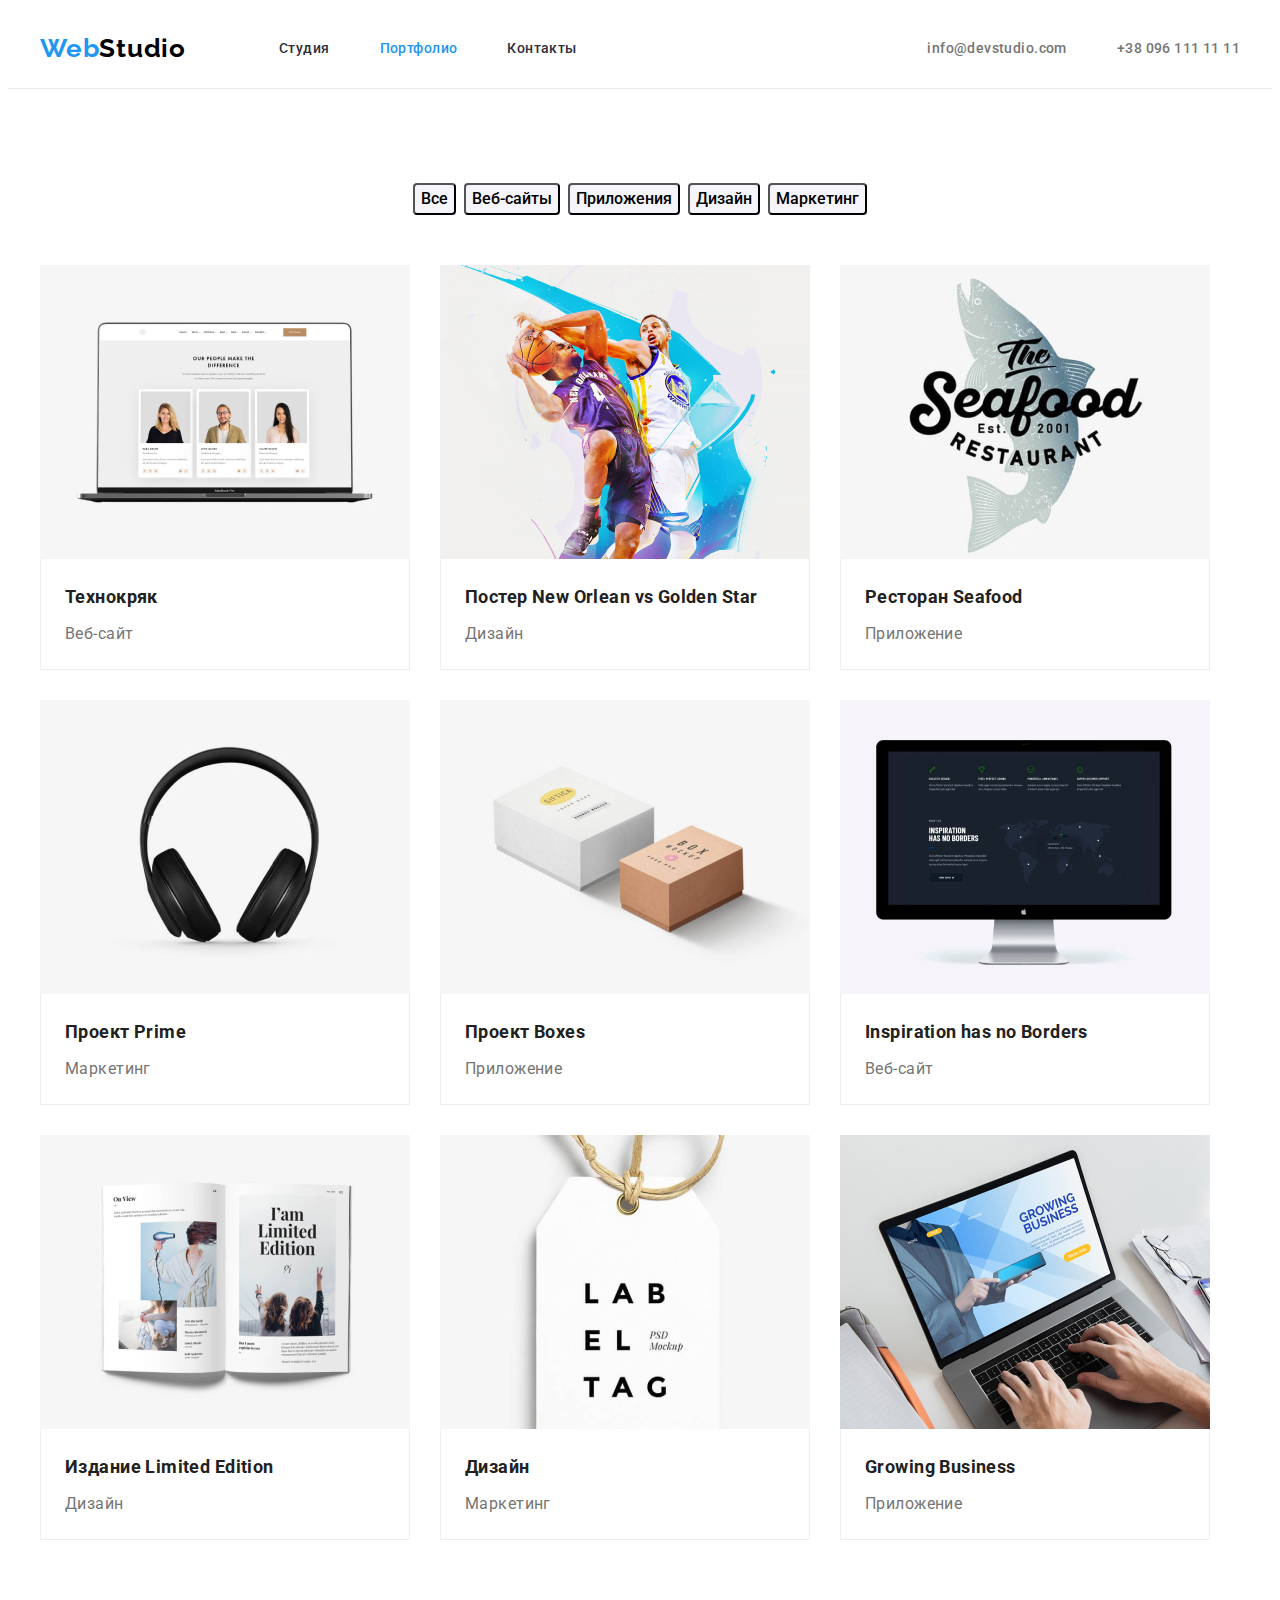
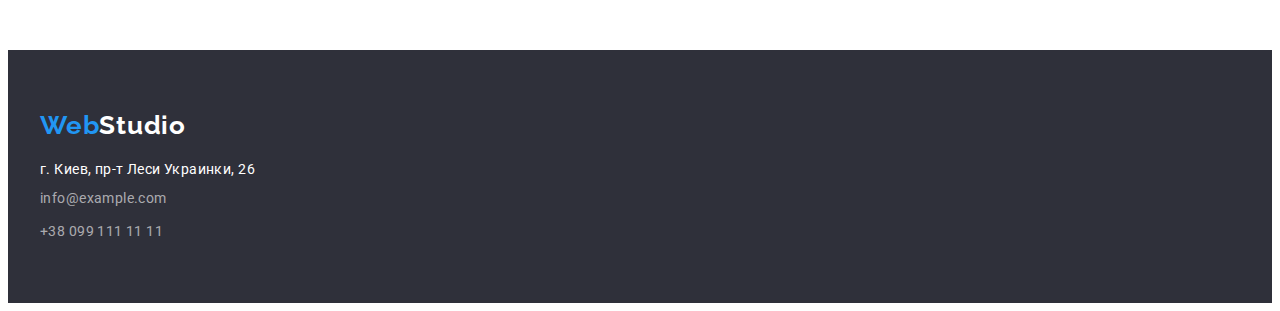
==== porfolio.html @ 54870315 "main" ====
<!DOCTYPE html>
<html lang="en">
<head>
    <meta charset="UTF-8">
    <meta http-equiv="X-UA-Compatible" content="IE=edge">
    <meta name="viewport" content="width=device-width, initial-scale=1.0">
    <title>Document</title>
    <link rel="preconnect" href="https://fonts.googleapis.com">
    <link rel="preconnect" href="https://fonts.gstatic.com" crossorigin>
    <link href="https://fonts.googleapis.com/css2?family=Roboto:ital,wght@0,400;0,500;0,700;0,900;1,400;1,500;1,700;1,900&display=swap" rel="stylesheet">
      
        <link rel="preconnect" href="https://fonts.googleapis.com">
        <link rel="preconnect" href="https://fonts.googleapis.com">
        <link rel="preconnect" href="https://fonts.gstatic.com" crossorigin>
        <link href="https://fonts.googleapis.com/css2?family=Raleway:wght@700&display=swap" rel="stylesheet">
    <link rel="stylesheet" href="https://cdnjs.cloudflare.com/ajax/libs/modern-normalize/1.1.0/modern-normalize.min.css"
        integrity="sha512-wpPYUAdjBVSE4KJnH1VR1HeZfpl1ub8YT/NKx4PuQ5NmX2tKuGu6U/JRp5y+Y8XG2tV+wKQpNHVUX03MfMFn9Q=="
        crossorigin="anonymous" referrerpolicy="no-referrer" />
    <link rel="stylesheet" href="./CSS/style.css">
    <body class="body">
    <header class="header-box-port">  
        <div class="container flex">
        <nav class="flex"><a href="" class="logo" lang="en">
            <span class="web">Web</span>Studio</a>
            <ul class="style-nav">
                <li class="list-style-lft"><a href="./index.html" class="link">Студия</a></li>
                <li class="list-style-main"><a href="./porfolio.html" class="link-main"> Портфолио</a></li>
                <li class="list-style"> <a href="" class="link"> Контакты</a></li>
            </ul>
     </nav>
     
     <ul class="auth-nav">
        <li class="prt-list"><a href="" class="linknav">info@devstudio.com</a></li>
        <li><a href="" class="linknav">+38 096 111 11 11</a></li>
         
     </ul>
    </div>
 </header>
 <main>
     <!-- =================HERO===================== -->
     <section class="section portfolio-nav">
         <div class="container">
     <ul class="btns">
         <li class="btns-list"> <button type="button" class="button-port">
            Все</button></li>
        <li class="btns-list"><button type="button" class="button-port">
            Веб-сайты</button></li>
        <li class="btns-list"><button type="button" class="button-port">
            Приложения</button></li>
        <li class="btns-list"><button type="button" class="button-port">
            Дизайн</button></li>
        <li class="btns-list"><button type="button" class="button-port">
            Маркетинг</button></li>
     </ul>

     <ul class="imgs">
         <li class="image-list"><img src="./images/notebook.jpg" width="370" height="294" alt="ноутбук">
    <div class="cards-worker"> <h3 class="image-title">Технокряк</h3> <p class="
description">Веб-сайт</p> </div>
         <li class="image-list"><img src="./images/basketball-player.jpg" width="370" height="294" alt="Постер New Orlean vs Golden Star">
    <div class="cards-worker"> <h3 class="image-title">Постер New Orlean vs Golden Star</h3> <p class="
description">Дизайн</p></div> </li>
         <li class="image-list"><img src="./images/seafood.jpg" width="370" height="294" alt="Ресторан Seafood на фоне рыбы">
    <div class="cards-worker"> <h3 class="image-title">Ресторан Seafood</h3> <p class="
description">Приложение</p> </div></li>
         <li class="image-list"><img src="./images/headphones.jpg" width="370" height="294" alt="наушники">
    <div class="cards-worker"> <h3 class="image-title">Проект Prime</h3> <p class="
description">Маркетинг</p></div> </li>
         <li class="image-list"><img src="./images/box.jpg" width="370" height="294" alt="два ящика">
    <div class="cards-worker"> <h3 class="image-title">Проект Boxes</h3>
<p class="description">Приложение</p></div> </li>
         <li class="image-list"><img src="./images/monitor.jpg" width="370" height="294" alt="монитор">
    <div class="cards-worker"> <h3 class="image-title">Inspiration has no Borders</h3> <p class="
description">Веб-сайт</p></div> </li>
         <li class="image-list"><img src="./images/book.jpg" width="370" height="294" alt="книга">
    <div class="cards-worker">  <h3 class="image-title">Издание Limited Edition</h3> <p class="
description">Дизайн</p></div> </li>
         <li class="image-list"><img src="./images/label-tag.jpg" width="370" height="294" alt="бирка">
    <div class="cards-worker"> <h3 class="image-title">Дизайн</h3> <p class="
        description">Маркетинг</p> </div></li>
         <li class="image-list"><img src="./images/notebook1.jpg" width="370" height="294" alt="работа за ноутбуком">
    <div class="cards-worker"> <h3 class="image-title">Growing Business</h3> <p class="
description">Приложение</p></div> </li>
     </ul>
    </div>
 </section></main>
<!-- /* ======================FOOTER==================================== */ -->
 <footer class="downfooter-port">
     <div class="container">
    <a href="" class="logodown-port" lang="en">
        <span class="web">Web</span>Studio</a>
<address>
    <ul class="portfoot-list">
<li><p class="address-port"> г. Киев, пр-т Леси Украинки, 26</p> </li> 
<li class="list-nav"><a href="" class="linknav-port"> info@example.com</a></li> 
<li class="list-nav"><a href="" class="linknav-port"> +38 099 111 11 11</a></li>
</ul>
</address>
</div>
 </footer>

</body>
</html>
---- CSS/style.css ----
.body {
  font-family: "Roboto", sans-serif;
  font-size: 14px;
  font-weight: 400;
  font-style: normal;
  letter-spacing: 0.03em;
  color: #757575;
}
address {
  font-style: normal;
}
img {
  display: block;
}
ul {
  list-style: none;
}
p {
  margin: 0;
}
.container {
  width: 1200px;
  padding-left: 15px;
  padding-right: 15px;
  margin-right: auto;
  margin-left: auto;
}
.section {
  padding-top: 94px;
  padding-bottom: 94px;
}
/* global */
.logo {
  font-family: Raleway;
  font-weight: bold;
  font-size: 26px;
  line-height: 31px;
  letter-spacing: 0.03em;
  color: black;
  text-decoration: none;
  display: inline-block;
}
.web {
  color: #2196f3;
}
/* logo */
/* ===================header=================== */

.style-nav {
  display: flex;
  margin-top: 0px;
  margin-bottom: 0px;
  padding-left: 0px;
  justify-content: center;
  margin-left: 93px;
  align-items: center;
}

.style-nav .link-main {
  font-size: 14px;
  line-height: 16px;
  font-weight: 500;
  color: #2196f3;
  text-decoration: none;
  list-style: none;
  display: block;
  /* margin-top: 32px;
  margin-bottom: 32px; */
}
.style-nav .link {
  display: block;
  font-size: 14px;
  line-height: 16px;
  font-weight: 500;
  color: #2f303a;
  text-decoration: none;
  padding-top: 32px;
  padding-bottom: 32px;
}
.list-style {
  margin-left: 50px;
}
.style-nav .link:hover,
.style-nav .link:focus {
  color: #2196f3;
}
.auth-nav .linknav {
  font-size: 14px;
  line-height: 16px;
  font-weight: 500;
  text-decoration: none;
  list-style: none;
  color: #757575;
}
.linknav:focus,
.linknav:hover {
  color: #2196f3;
  fill: #2196f3;
}

.linknav-list {
  margin-left: 50px;
}
.auth-nav {
  display: flex;
  align-items: center;
  padding-left: 0;
  margin: 0px;
  margin-left: auto;
}
.auth-nav .linknav-list + .linknav-list {
  margin-left: 50px;
}
.header-box {
  border-bottom: 1px solid #2196f3;
}
.flex {
  display: flex;
  align-items: center;
}
.linknav {
  display: flex;
  align-items: center;
}
.header-icon {
  margin-right: 10px;
}
.header-icon {
  fill: #757575;
}
.linknav-list:hover .header-icon,
.linknav-list:focus .header-icon {
  fill: #2196f3;
}
.linknav-list-left:hover .header-icon,
.linknav-list-left:focus .header-icon {
  fill: #2196f3;
}
/* ==================header=================== */
.bloks {
  height: 120px;
  display: flex;
  background: #f5f4fa;
  border-radius: 4px;
  margin-bottom: 30px;
  align-items: center;
  justify-content: center;
}
.main-title {
  background: #c4c4c4;
  color: #ffffff;
  text-align: center;
  margin-right: auto;
  margin-left: auto;
  padding-top: 200px;
  padding-bottom: 200px;
  background-image: linear-gradient(
      rgba(47, 48, 58, 0.4),
      rgba(47, 48, 58, 0.4)
    ),
    url(../images/background.jpg);
  background-size: cover;
  max-width: 1600px;
  height: 600px;
}

.main-title .title {
  margin-bottom: 30px;
  margin-top: 0px;
  font-size: 44px;
  line-height: 60px;
  font-weight: 900;
  letter-spacing: 0.06em;
}
.button {
  font-family: "Roboto";
  border-radius: 4px;
  background-color: #f5f4fa;
  color: black;
  font-size: 16px;
  line-height: 30px;
  font-weight: 700;
  width: 200px;
  height: 50px;
  left: 700px;
  top: 430px;
  cursor: pointer;
  display: inline-block;
}
.button:hover {
  background-color: #2196f3;
  color: #ffffff;
  cursor: pointer;
}
/* effect button */

.hero {
  margin-top: 0px;
  margin-bottom: 0px;
  display: flex;
  padding-left: 0px;
}
.hero .list + .list {
  margin-left: 30px;
}
.hero .plist {
  font-size: 14px;
  line-height: 24px;
  margin-top: 0px;
  margin-bottom: 0px;
  width: 270px;
}
.hero .headlines {
  font-size: 14px;
  line-height: 16px;
  color: #212121;
  font-weight: 700;
  margin-top: 0px;

  margin-bottom: 10px;
}
/* ===============WHAT WE DO================= */
.main-headlines {
  font-size: 36px;
  line-height: 42px;
  font-weight: 700;
  color: #212121;
  margin-bottom: 50px;
  text-align: center;
  margin-top: 0;
}
.section-whatwedo {
  padding-top: 0;
}
.images {
  margin-top: 0px;
  display: flex;
  justify-content: center;
  padding: 0px;
  margin-bottom: 0px;
}
.img-list {
  width: 370px;
}
/* ==============TEAM============= */
.box-icons {
  display: flex;
  padding: 0;
  justify-content: center;
}

.all-employee {
  padding-bottom: 94px;
  margin-bottom: 0px;
  margin-top: 0px;
  display: flex;
  justify-content: center;
  padding: 0;
}
.all-employee .employee + .employee {
  margin-left: 30px;
}

.images .img-list + .img-list {
  margin-left: 30px;
}
.our-team {
  background-color: #f5f4fa;
  padding-top: 94px;
  margin-left: 0px;
}
.main-headlines-bot {
  font-size: 36px;
  line-height: 42px;
  font-weight: 700;
  color: #212121;
  margin-bottom: 50px;
  text-align: center;
  margin-top: 0px;
}

.employee {
  width: 270px;
  background: #ffffff;
  box-shadow: 0px 1px 3px rgba(0, 0, 0, 0.12), 0px 1px 1px rgba(0, 0, 0, 0.14),
    0px 2px 1px rgba(0, 0, 0, 0.2);
}
.workers {
  font-weight: 500;
  font-size: 16px;
  line-height: 19px;
  text-align: center;
  color: #212121;
  margin-bottom: 10px;
  margin-top: 0;
}
.positions {
  font-size: 16px;
  line-height: 19px;
  font-weight: 400;
  text-align: center;
  margin: 0px;
  margin-bottom: 16px;
}
.cards-work {
  padding-top: 30px;
  padding-bottom: 30px;
}
.box-icons {
  display: flex;
  align-items: center;
  justify-content: center;
}
.social-link-team {
  display: flex;
  align-items: center;
  justify-content: center;
  width: 44px;
  height: 44px;
  border-radius: 50%;
}
.social-link-team:hover,
.social-link-team:focus {
  background-color: #2196f3;
}
.social-link-team:hover .social-icon-team {
  fill: #ffffff;
}
.social-icon-team {
  fill: #afb1b8;
}
.social-link + .social-link {
  margin-left: 10px;
}

/* ==================CLIENT====================== */
.hclient {
  max-width: 390px;
  font-style: normal;
  font-weight: 700;
  font-size: 36px;
  line-height: 42px;
  text-align: center;
  letter-spacing: 0.03em;
  color: #212121;
  margin-top: 0;
  margin-left: auto;
  margin-right: auto;
  margin-bottom: 50px;
}
.client-list + .client-list {
  margin-left: 30px;
}
.client-flex {
  display: flex;
  margin: 0%;
  padding: 0%;
  justify-content: center;
}
.client-link {
  display: flex;
  align-items: center;
  justify-content: center;
  width: 170px;
  height: 92px;
  border: 1px solid #afb1b8;
  border-radius: 4px;
}
.client-link:hover .client-icon,
.client-link:focus .client-icon {
  fill: #2196f3;
}
.client-link:hover,
.client-link:focus {
  border-color: #2196f3;
}
.client-icon {
  fill: #afb1b8;
}
/* ==================FOOTER====================== */
.downfooter {
  background-color: #2f303a;
}
.logodown {
  font-family: Raleway;
  font-weight: bold;
  font-size: 26px;
  line-height: 31px;
  letter-spacing: 0.03em;
  color: #ffffff;
  text-decoration: none;
  display: inline-block;
  margin-bottom: 20px;
}
.web {
  color: #2196f3;
}
.address {
  margin-bottom: 0px;
  margin-top: 0px;
  text-align: left;
  font-size: 14px;
  line-height: 24px;
  color: #ffffff;
  font-weight: 400;
}
.footer-list {
  padding-left: 0px;
  margin: 0px;
  font-style: normal;
}
.linknav-footer {
  font-size: 14px;
  line-height: 16px;
  font-weight: 500;
  text-decoration: none;
  list-style: none;
  color: #757575;
  display: inline-block;
}
.list-nav {
  margin-top: 9px;
}
.downfooter .linknav-footer:focus,
.downfooter .linknav-footer:hover {
  color: #2196f3;
}
.downfooter {
  padding-bottom: 60px;
  padding-top: 60px;
}
.footer-flex {
  display: flex;
}
.footer-social {
  margin-left: 70px;
}
.ul-flex {
  display: flex;
  margin: 0%;
  padding: 0%;
}

.social-icon-footer {
  fill: #ffffff;
}
.social-link-footer {
  display: flex;
  align-items: center;
  justify-content: center;
  width: 44px;
  height: 44px;
  border-radius: 50%;
  background-color: rgba(255, 255, 255, 0.1);
}
.social-link-footer:hover,
.social-link-footer:focus {
  background-color: #2196f3;
}
.social-link-team:hover .social-icon-team {
  fill: #ffffff;
}
.social-footer-list + .social-footer-list {
  margin-left: 10px;
}
.social-h {
  font-weight: 700;
  font-size: 14px;
  line-height: 16px;
  letter-spacing: 0.03em;

  color: #ffffff;
}
/* footeer */

/* =================Portfolio================ */
.port-header {
  display: flex;
  align-items: center;
}
.header-box-port {
  border-bottom: 1px solid #ececec;
}

.style-nav-port {
  margin: 0%;
  display: flex;
  padding: 0px;
  margin-left: 93px;
  align-items: center;
}

.web {
  color: #2196f3;
}
.link-current {
  font-size: 14px;
  line-height: 16px;
  font-weight: 500;
  color: #2196f3;
  text-decoration: none;
  list-style: none;
  padding-top: 32px;
  padding-bottom: 32px;
}
.list-current {
  margin-left: 50px;
  margin-right: 50px;
}
.link-port {
  padding-top: 32px;
  padding-bottom: 32px;
}
.link-port-left {
  font-size: 14px;
  line-height: 16px;
  font-weight: 500;
  color: #212121;
  text-decoration: none;
  list-style: none;
  padding-top: 32px;
  padding-bottom: 32px;
}
.link-port-left:focus,
.link-port-left:hover {
  color: #2196f3;
}
.style-nav-port .link-port {
  font-size: 14px;
  line-height: 16px;
  font-weight: 500;
  color: #212121;
  text-decoration: none;
  list-style: none;
}
.list-style-main {
  margin-left: 50px;
}
.style-nav-port .link-port:hover,
.style-nav-port .link-port:focus {
  color: #2196f3;
}
.auth-nav .linknav-port {
  font-size: 14px;
  line-height: 16px;
  font-weight: 500;
  text-decoration: none;
  list-style: none;
  color: #757575;
}
.auth-nav .linknav:focus,
.auth-nav .linknav:hover {
  color: #2196f3;
}
.auth-nav .prt-list {
  margin-right: 50px;
}

/* header-portfolio */

.portfolio-nav {
  font-weight: 500;
  font-size: 16px;
  line-height: 1.62;
}
.btns {
  display: flex;
  justify-content: center;
  padding-left: 0px;
  margin: 0px;
  margin-bottom: 50px;
}
.btns .btns-list + .btns-list {
  margin-left: 8px;
}
.button-port {
  font-family: "Roboto";
  border-radius: 4px;
  background-color: #f5f4fa;
  color: black;
  font-weight: 500;
  font-size: 16px;
  line-height: 26px;
  cursor: pointer;
}
.button-port:hover {
  background-color: #2196f3;
  color: #ffffff;
  cursor: pointer;
}
/* buttons portfolio */
.imgs {
  display: flex;
  flex-wrap: wrap;
  margin-top: 0px;
  padding: 0%;
}

.image-list {
  box-sizing: border-box;
  min-width: 370px;
}
.imgs .image-list .image-title {
  margin-bottom: 4px;
  font-weight: bold;
  font-size: 18px;
  line-height: 36px;
  color: #212121;
  margin-top: 0;
  margin-left: auto;
  margin-right: auto;
}
.description {
  margin-bottom: 0;
  margin-top: 0px;
  font-size: 16px;
  line-height: 30px;
  font-weight: 400;
}
.cards-worker {
  padding: 20px 24px;
  border-bottom: 1px solid #eeeeee;
  border-left: 1px solid #eeeeee;
  border-right: 1px solid #eeeeee;
}
.image-list:not(:nth-last-child(3n + 1)) {
  margin-right: 30px;
}
.image-list:not(:nth-last-child(-n + 3)) {
  margin-bottom: 30px;
}
/*assortment */
/* ======================FOOTER==================================== */
.logodown-port {
  display: inline-block;
  margin-bottom: 20px;

  font-family: Raleway;
  font-weight: bold;
  font-size: 26px;
  line-height: 31px;
  letter-spacing: 0.03em;
  color: #ffffff;
  text-decoration: none;
}
.web {
  color: #2196f3;
}
.downfooter-port {
  background-color: #2f303a;
  padding-top: 60px;
  padding-bottom: 60px;
}
.address-port {
  color: #ffffff;
  margin-top: 0px;
  margin-bottom: 0px;
}
.downfooter-port .linknav-port {
  display: inline-block;
  font-size: 14px;
  line-height: 24px;
  color: rgba(255, 255, 255, 0.6);
  text-decoration: none;
  list-style: none;
}
.downfooter-potr .linknav-port:focus,
.downfooter-port .linknav-port:hover {
  color: #2196f3;
}
.portfoot-list {
  padding: 0;
  margin: 0;
}
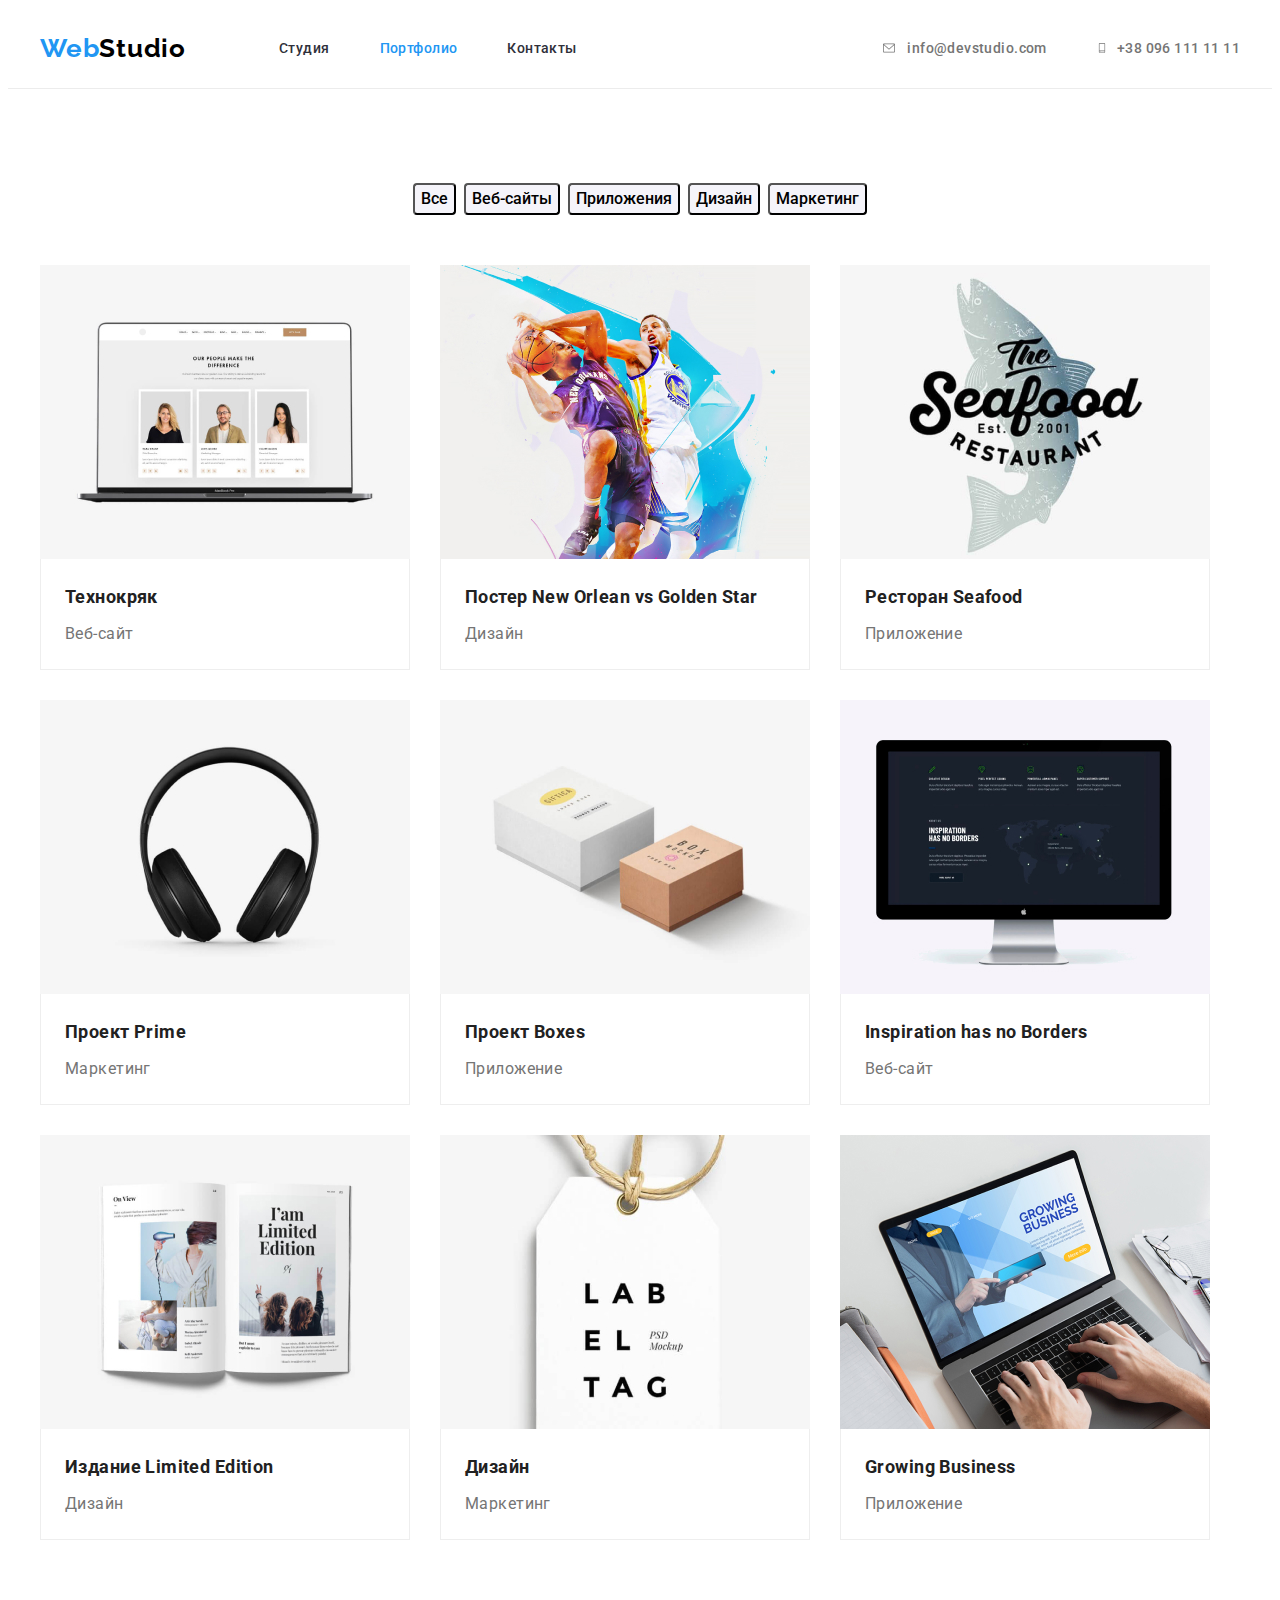
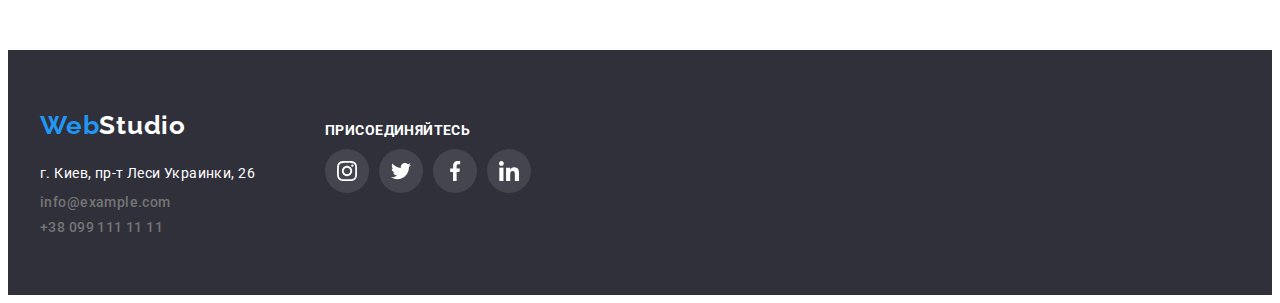
==== commit 9fc04258: "Finish" ====
--- a/porfolio.html
+++ b/porfolio.html
@@ -18,24 +18,34 @@
         crossorigin="anonymous" referrerpolicy="no-referrer" />
     <link rel="stylesheet" href="./CSS/style.css">
     <body class="body">
-    <header class="header-box-port">  
+    <header class="header-box">
         <div class="container flex">
-        <nav class="flex"><a href="" class="logo" lang="en">
-            <span class="web">Web</span>Studio</a>
-            <ul class="style-nav">
-                <li class="list-style-lft"><a href="./index.html" class="link">Студия</a></li>
-                <li class="list-style-main"><a href="./porfolio.html" class="link-main"> Портфолио</a></li>
-                <li class="list-style"> <a href="" class="link"> Контакты</a></li>
+            <nav class="flex"><a href="" class="logo" lang="en">
+                    <span class="web">Web</span>Studio</a>
+                <ul class="style-nav">
+                    <li class="listp-style"><a href="./index.html" class="linkp">Студия</a></li>
+                    <li class="listp-style-main"><a href="./porfolio.html" class="linkp-main"> Портфолио</a></li>
+                    <li class="listp-style"> <a href="" class="linkp"> Контакты</a></li>
+                </ul>
+            </nav>
+    
+            <ul class="auth-nav">
+                <li class="linknav-list-left">
+                    <a href="" class="linknav linknav">
+                        <svg class="header-icon icon-left" width="16" height="12">
+                            <use href="./images/icons/sprite.svg#icon-envelopehover"></use>
+                        </svg>
+                        info@devstudio.com</a>
+                </li>
+                <li class="linknav-list"><a href="" class="linknav">
+                        <svg class="header-icon" width="10" height="16">
+                            <use href="./images/icons/sprite.svg#icon-smartphone"></use>
+                        </svg>
+                        +38 096 111 11 11</a></li>
+    
             </ul>
-     </nav>
-     
-     <ul class="auth-nav">
-        <li class="prt-list"><a href="" class="linknav">info@devstudio.com</a></li>
-        <li><a href="" class="linknav">+38 096 111 11 11</a></li>
-         
-     </ul>
-    </div>
- </header>
+        </div>
+    </header>
  <main>
      <!-- =================HERO===================== -->
      <section class="section portfolio-nav">
@@ -85,19 +95,45 @@
     </div>
  </section></main>
 <!-- /* ======================FOOTER==================================== */ -->
- <footer class="downfooter-port">
-     <div class="container">
-    <a href="" class="logodown-port" lang="en">
-        <span class="web">Web</span>Studio</a>
-<address>
-    <ul class="portfoot-list">
-<li><p class="address-port"> г. Киев, пр-т Леси Украинки, 26</p> </li> 
-<li class="list-nav"><a href="" class="linknav-port"> info@example.com</a></li> 
-<li class="list-nav"><a href="" class="linknav-port"> +38 099 111 11 11</a></li>
-</ul>
-</address>
-</div>
- </footer>
+<footer class="downfooter">
+    <div class="container footer-flex">
+
+        <div>
+            <a href="" class="logodown" lang="en">
+                <span class="web">Web</span>Studio</a>
+            <address>
+                <ul class="footer-list">
+                    <li>
+                        <p class="address">г. Киев, пр-т Леси Украинки, 26</p>
+                    </li>
+                    <li class="list-nav"><a href="" class="linknav-footer">info@example.com</a></li>
+                    <li class="list-nav footer-address"> <a href="" class="linknav-footer"> +38 099 111 11 11</a></li>
+                </ul>
+            </address>
+        </div>
+        <div class="footer-social">
+            <h2 class="social-h">ПРИСОЕДИНЯЙТЕСЬ</h2>
+            <ul class="ul-flex">
+                <li class="social-footer-list"><a class="social-link-footer" href=""><svg class="social-icon-footer"
+                            height="20" width="20">
+                            <use href="./images/icons/sprite.svg#icon-instagram1"></use>
+                        </svg></a></li>
+                <li class="social-footer-list"><a class="social-link-footer" href=""><svg class="social-icon-footer"
+                            height="20" width="20">
+                            <use href="./images/icons/sprite.svg#icon-twitter2"></use>
+                        </svg></a></li>
+                <li class="social-footer-list"><a class="social-link-footer" href=""><svg class="social-icon-footer"
+                            height="20" width="20">
+                            <use href="./images/icons/sprite.svg#icon-facebook3"></use>
+                        </svg></a></li>
+                <li class="social-footer-list"><a class="social-link-footer" href=""><svg class="social-icon-footer"
+                            height="20" width="20">
+                            <use href="./images/icons/sprite.svg#icon-linkedin4"></use>
+                        </svg></a></li>
+            </ul>
+        </div>
+    </div>
+</footer>
 
 </body>
 </html>--- a/CSS/style.css
+++ b/CSS/style.css
@@ -112,7 +112,7 @@
   margin-left: 50px;
 }
 .header-box {
-  border-bottom: 1px solid #2196f3;
+  border-bottom: 1px solid #ececec;
 }
 .flex {
   display: flex;
@@ -474,73 +474,45 @@
 /* footeer */
 
 /* =================Portfolio================ */
-.port-header {
-  display: flex;
-  align-items: center;
-}
-.header-box-port {
-  border-bottom: 1px solid #ececec;
-}
-
-.style-nav-port {
-  margin: 0%;
-  display: flex;
-  padding: 0px;
+.style-nav {
+  display: flex;
+  margin-top: 0px;
+  margin-bottom: 0px;
+  padding-left: 0px;
+  justify-content: center;
   margin-left: 93px;
   align-items: center;
 }
 
-.web {
-  color: #2196f3;
-}
-.link-current {
+.linkp-main {
   font-size: 14px;
   line-height: 16px;
   font-weight: 500;
   color: #2196f3;
   text-decoration: none;
   list-style: none;
+  display: block;
   padding-top: 32px;
   padding-bottom: 32px;
-}
-.list-current {
   margin-left: 50px;
   margin-right: 50px;
 }
-.link-port {
+.linkp {
+  display: block;
+  font-size: 14px;
+  line-height: 16px;
+  font-weight: 500;
+  color: #2f303a;
+  text-decoration: none;
   padding-top: 32px;
   padding-bottom: 32px;
 }
-.link-port-left {
-  font-size: 14px;
-  line-height: 16px;
-  font-weight: 500;
-  color: #212121;
-  text-decoration: none;
-  list-style: none;
-  padding-top: 32px;
-  padding-bottom: 32px;
-}
-.link-port-left:focus,
-.link-port-left:hover {
-  color: #2196f3;
-}
-.style-nav-port .link-port {
-  font-size: 14px;
-  line-height: 16px;
-  font-weight: 500;
-  color: #212121;
-  text-decoration: none;
-  list-style: none;
-}
-.list-style-main {
-  margin-left: 50px;
-}
-.style-nav-port .link-port:hover,
-.style-nav-port .link-port:focus {
-  color: #2196f3;
-}
-.auth-nav .linknav-port {
+
+.linkp:hover,
+.linkp:focus {
+  color: #2196f3;
+}
+.auth-nav .linknav {
   font-size: 14px;
   line-height: 16px;
   font-weight: 500;
@@ -548,15 +520,50 @@
   list-style: none;
   color: #757575;
 }
-.auth-nav .linknav:focus,
-.auth-nav .linknav:hover {
-  color: #2196f3;
-}
-.auth-nav .prt-list {
-  margin-right: 50px;
-}
-
-/* header-portfolio */
+.linknav:focus,
+.linknav:hover {
+  color: #2196f3;
+  fill: #2196f3;
+}
+
+.linknav-list {
+  margin-left: 50px;
+}
+.auth-nav {
+  display: flex;
+  align-items: center;
+  padding-left: 0;
+  margin: 0px;
+  margin-left: auto;
+}
+.auth-nav .linknav-list + .linknav-list {
+  margin-left: 50px;
+}
+.header-box {
+  border-bottom: 1px solid #ececec;
+}
+.flex {
+  display: flex;
+  align-items: center;
+}
+.linknav {
+  display: flex;
+  align-items: center;
+}
+.header-icon {
+  margin-right: 10px;
+}
+.header-icon {
+  fill: #757575;
+}
+.linknav-list:hover .header-icon,
+.linknav-list:focus .header-icon {
+  fill: #2196f3;
+}
+.linknav-list-left:hover .header-icon,
+.linknav-list-left:focus .header-icon {
+  fill: #2196f3;
+}
 
 .portfolio-nav {
   font-weight: 500;
@@ -587,6 +594,8 @@
   background-color: #2196f3;
   color: #ffffff;
   cursor: pointer;
+  box-shadow: 0px 3px 1px rgba(0, 0, 0, 0.1), 0px 1px 2px rgba(0, 0, 0, 0.08),
+    0px 2px 2px rgba(0, 0, 0, 0.12);
 }
 /* buttons portfolio */
 .imgs {
@@ -599,6 +608,11 @@
 .image-list {
   box-sizing: border-box;
   min-width: 370px;
+}
+.image-list:hover,
+.image-list:focus {
+  box-shadow: 0px 1px 1px rgba(0, 0, 0, 0.12), 0px 4px 4px rgba(0, 0, 0, 0.06),
+    1px 4px 6px rgba(0, 0, 0, 0.16);
 }
 .imgs .image-list .image-title {
   margin-bottom: 4px;
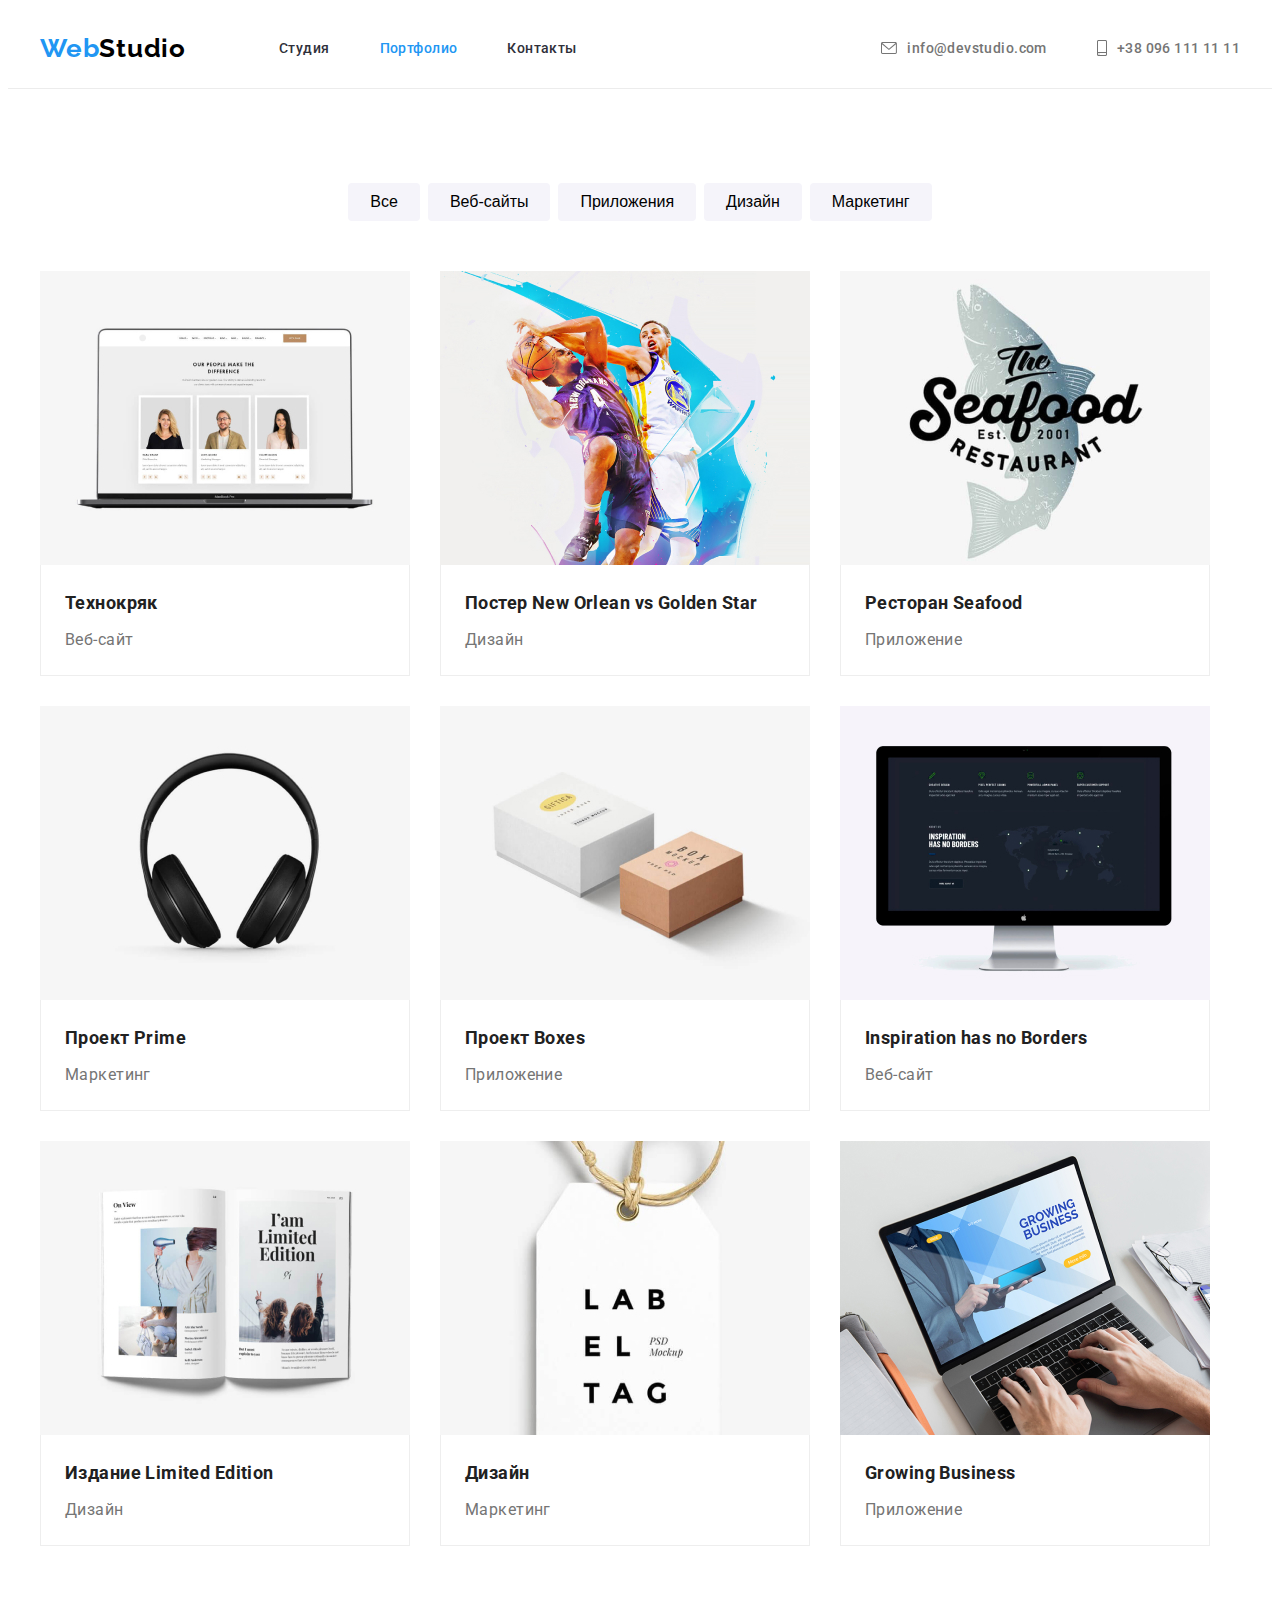
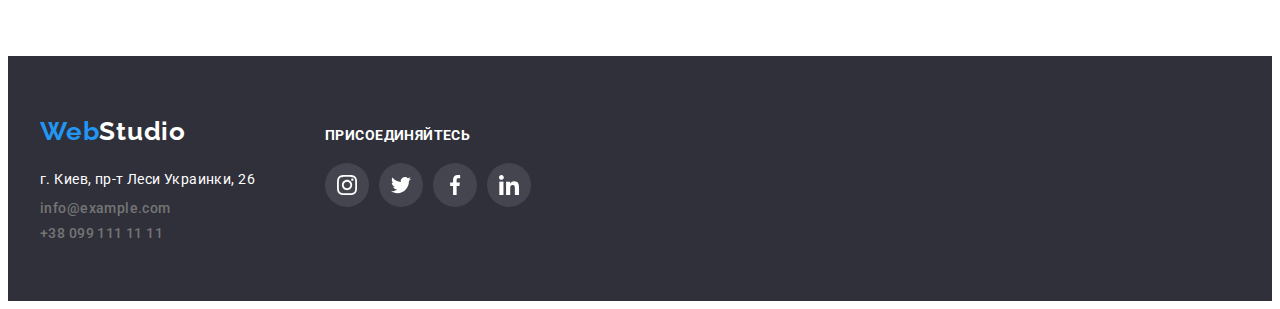
==== commit 2e3b9e68: "final" ====
--- a/porfolio.html
+++ b/porfolio.html
@@ -33,7 +33,7 @@
                 <li class="linknav-list-left">
                     <a href="" class="linknav linknav">
                         <svg class="header-icon icon-left" width="16" height="12">
-                            <use href="./images/icons/sprite.svg#icon-envelopehover"></use>
+                            <use href="./images/icons/sprite.svg#icon-envelope"></use>
                         </svg>
                         info@devstudio.com</a>
                 </li>
@@ -64,33 +64,33 @@
      </ul>
 
      <ul class="imgs">
-         <li class="image-list"><img src="./images/notebook.jpg" width="370" height="294" alt="ноутбук">
+         <li class="image-list"><a class="link-card" href=""><img src="./images/notebook.jpg" width="370" height="294" alt="ноутбук">
     <div class="cards-worker"> <h3 class="image-title">Технокряк</h3> <p class="
-description">Веб-сайт</p> </div>
-         <li class="image-list"><img src="./images/basketball-player.jpg" width="370" height="294" alt="Постер New Orlean vs Golden Star">
+description">Веб-сайт</p> </div></a></li>
+         <li class="image-list"><a class="link-card" href=""><img src="./images/basketball-player.jpg" width="370" height="294" alt="Постер New Orlean vs Golden Star">
     <div class="cards-worker"> <h3 class="image-title">Постер New Orlean vs Golden Star</h3> <p class="
-description">Дизайн</p></div> </li>
-         <li class="image-list"><img src="./images/seafood.jpg" width="370" height="294" alt="Ресторан Seafood на фоне рыбы">
+description">Дизайн</p></div></a> </li>
+         <li class="image-list"><a class="link-card" href=""><img src="./images/seafood.jpg" width="370" height="294" alt="Ресторан Seafood на фоне рыбы">
     <div class="cards-worker"> <h3 class="image-title">Ресторан Seafood</h3> <p class="
-description">Приложение</p> </div></li>
-         <li class="image-list"><img src="./images/headphones.jpg" width="370" height="294" alt="наушники">
+description">Приложение</p> </div></a></li>
+         <li class="image-list"><a class="link-card" href=""><img src="./images/headphones.jpg" width="370" height="294" alt="наушники">
     <div class="cards-worker"> <h3 class="image-title">Проект Prime</h3> <p class="
-description">Маркетинг</p></div> </li>
-         <li class="image-list"><img src="./images/box.jpg" width="370" height="294" alt="два ящика">
+description">Маркетинг</p></div></a> </li>
+         <li class="image-list"><a class="link-card" href=""><img src="./images/box.jpg" width="370" height="294" alt="два ящика">
     <div class="cards-worker"> <h3 class="image-title">Проект Boxes</h3>
-<p class="description">Приложение</p></div> </li>
-         <li class="image-list"><img src="./images/monitor.jpg" width="370" height="294" alt="монитор">
+<p class="description">Приложение</p></div> </a></li>
+         <li class="image-list"><a class="link-card" href=""><img src="./images/monitor.jpg" width="370" height="294" alt="монитор">
     <div class="cards-worker"> <h3 class="image-title">Inspiration has no Borders</h3> <p class="
-description">Веб-сайт</p></div> </li>
-         <li class="image-list"><img src="./images/book.jpg" width="370" height="294" alt="книга">
+description">Веб-сайт</p></div> </a></li>
+         <li class="image-list"><a class="link-card" href=""><img src="./images/book.jpg" width="370" height="294" alt="книга">
     <div class="cards-worker">  <h3 class="image-title">Издание Limited Edition</h3> <p class="
-description">Дизайн</p></div> </li>
-         <li class="image-list"><img src="./images/label-tag.jpg" width="370" height="294" alt="бирка">
+description">Дизайн</p></div> </a></li>
+         <li class="image-list"><a class="link-card" href=""><img src="./images/label-tag.jpg" width="370" height="294" alt="бирка">
     <div class="cards-worker"> <h3 class="image-title">Дизайн</h3> <p class="
-        description">Маркетинг</p> </div></li>
-         <li class="image-list"><img src="./images/notebook1.jpg" width="370" height="294" alt="работа за ноутбуком">
+        description">Маркетинг</p> </div></a></li>
+         <li class="image-list"><a class="link-card" href=""><img src="./images/notebook1.jpg" width="370" height="294" alt="работа за ноутбуком">
     <div class="cards-worker"> <h3 class="image-title">Growing Business</h3> <p class="
-description">Приложение</p></div> </li>
+description">Приложение</p></div> </a></li>
      </ul>
     </div>
  </section></main>
--- a/CSS/style.css
+++ b/CSS/style.css
@@ -4,8 +4,16 @@
   font-weight: 400;
   font-style: normal;
   letter-spacing: 0.03em;
-  color: #757575;
-}
+}
+:root {
+  --primary-text-color: #757575;
+  --primary-heading-color: #212121;
+  --accent-color: #2196f3;
+  --primary-bacground-color: #f5f4fa;
+  --secondary-text-color: #ffffff;
+  --secondary-background-color: #2f303a;
+}
+
 address {
   font-style: normal;
 }
@@ -41,7 +49,7 @@
   display: inline-block;
 }
 .web {
-  color: #2196f3;
+  color: var(--accent-color);
 }
 /* logo */
 /* ===================header=================== */
@@ -56,23 +64,24 @@
   align-items: center;
 }
 
-.style-nav .link-main {
-  font-size: 14px;
-  line-height: 16px;
-  font-weight: 500;
-  color: #2196f3;
+.link-main {
+  font-size: 14px;
+  line-height: 16px;
+  font-weight: 500;
+  color: var(--accent-color);
   text-decoration: none;
   list-style: none;
   display: block;
   /* margin-top: 32px;
   margin-bottom: 32px; */
 }
+
 .style-nav .link {
   display: block;
   font-size: 14px;
   line-height: 16px;
   font-weight: 500;
-  color: #2f303a;
+  color: var(--secondary-background-color);
   text-decoration: none;
   padding-top: 32px;
   padding-bottom: 32px;
@@ -82,7 +91,7 @@
 }
 .style-nav .link:hover,
 .style-nav .link:focus {
-  color: #2196f3;
+  color: var(--accent-color);
 }
 .auth-nav .linknav {
   font-size: 14px;
@@ -90,12 +99,12 @@
   font-weight: 500;
   text-decoration: none;
   list-style: none;
-  color: #757575;
+  color: var(--primary-text-color);
 }
 .linknav:focus,
 .linknav:hover {
-  color: #2196f3;
-  fill: #2196f3;
+  color: var(--accent-color);
+  fill: var(--accent-color);
 }
 
 .linknav-list {
@@ -126,21 +135,22 @@
   margin-right: 10px;
 }
 .header-icon {
-  fill: #757575;
+  fill: var(--primary-text-color);
 }
 .linknav-list:hover .header-icon,
 .linknav-list:focus .header-icon {
-  fill: #2196f3;
+  fill: var(--accent-color);
 }
 .linknav-list-left:hover .header-icon,
 .linknav-list-left:focus .header-icon {
-  fill: #2196f3;
+  fill: var(--accent-color);
 }
 /* ==================header=================== */
 .bloks {
   height: 120px;
   display: flex;
-  background: #f5f4fa;
+  background: var(--primary-bacground-color);
+
   border-radius: 4px;
   margin-bottom: 30px;
   align-items: center;
@@ -148,7 +158,7 @@
 }
 .main-title {
   background: #c4c4c4;
-  color: #ffffff;
+  color: var(--secondary-text-color);
   text-align: center;
   margin-right: auto;
   margin-left: auto;
@@ -161,7 +171,6 @@
     url(../images/background.jpg);
   background-size: cover;
   max-width: 1600px;
-  height: 600px;
 }
 
 .main-title .title {
@@ -175,8 +184,8 @@
 .button {
   font-family: "Roboto";
   border-radius: 4px;
-  background-color: #f5f4fa;
-  color: black;
+  background-color: var(--accent-color);
+  color: var(--secondary-text-color);
   font-size: 16px;
   line-height: 30px;
   font-weight: 700;
@@ -188,8 +197,8 @@
   display: inline-block;
 }
 .button:hover {
-  background-color: #2196f3;
-  color: #ffffff;
+  background-color: var(--accent-color);
+  color: var(--secondary-text-color);
   cursor: pointer;
 }
 /* effect button */
@@ -213,7 +222,7 @@
 .hero .headlines {
   font-size: 14px;
   line-height: 16px;
-  color: #212121;
+  color: var(--primary-heading-color);
   font-weight: 700;
   margin-top: 0px;
 
@@ -224,7 +233,7 @@
   font-size: 36px;
   line-height: 42px;
   font-weight: 700;
-  color: #212121;
+  color: var(--primary-heading-color);
   margin-bottom: 50px;
   text-align: center;
   margin-top: 0;
@@ -265,7 +274,7 @@
   margin-left: 30px;
 }
 .our-team {
-  background-color: #f5f4fa;
+  background-color: var(--primary-bacground-color);
   padding-top: 94px;
   margin-left: 0px;
 }
@@ -273,7 +282,7 @@
   font-size: 36px;
   line-height: 42px;
   font-weight: 700;
-  color: #212121;
+  color: var(--primary-heading-color);
   margin-bottom: 50px;
   text-align: center;
   margin-top: 0px;
@@ -281,7 +290,7 @@
 
 .employee {
   width: 270px;
-  background: #ffffff;
+  background: var(--secondary-text-color);
   box-shadow: 0px 1px 3px rgba(0, 0, 0, 0.12), 0px 1px 1px rgba(0, 0, 0, 0.14),
     0px 2px 1px rgba(0, 0, 0, 0.2);
 }
@@ -290,7 +299,7 @@
   font-size: 16px;
   line-height: 19px;
   text-align: center;
-  color: #212121;
+  color: var(--primary-heading-color);
   margin-bottom: 10px;
   margin-top: 0;
 }
@@ -303,8 +312,7 @@
   margin-bottom: 16px;
 }
 .cards-work {
-  padding-top: 30px;
-  padding-bottom: 30px;
+  padding: 32px 30px;
 }
 .box-icons {
   display: flex;
@@ -321,10 +329,10 @@
 }
 .social-link-team:hover,
 .social-link-team:focus {
-  background-color: #2196f3;
+  background-color: var(--accent-color);
 }
 .social-link-team:hover .social-icon-team {
-  fill: #ffffff;
+  fill: var(--secondary-text-color);
 }
 .social-icon-team {
   fill: #afb1b8;
@@ -335,14 +343,13 @@
 
 /* ==================CLIENT====================== */
 .hclient {
-  max-width: 390px;
   font-style: normal;
   font-weight: 700;
   font-size: 36px;
   line-height: 42px;
   text-align: center;
   letter-spacing: 0.03em;
-  color: #212121;
+  color: var(--primary-heading-color);
   margin-top: 0;
   margin-left: auto;
   margin-right: auto;
@@ -368,18 +375,18 @@
 }
 .client-link:hover .client-icon,
 .client-link:focus .client-icon {
-  fill: #2196f3;
+  fill: var(--accent-color);
 }
 .client-link:hover,
 .client-link:focus {
-  border-color: #2196f3;
+  border-color: var(--accent-color);
 }
 .client-icon {
   fill: #afb1b8;
 }
 /* ==================FOOTER====================== */
 .downfooter {
-  background-color: #2f303a;
+  background-color: var(--secondary-background-color);
 }
 .logodown {
   font-family: Raleway;
@@ -387,13 +394,13 @@
   font-size: 26px;
   line-height: 31px;
   letter-spacing: 0.03em;
-  color: #ffffff;
+  color: var(--secondary-text-color);
   text-decoration: none;
   display: inline-block;
   margin-bottom: 20px;
 }
 .web {
-  color: #2196f3;
+  color: var(--accent-color);
 }
 .address {
   margin-bottom: 0px;
@@ -401,7 +408,7 @@
   text-align: left;
   font-size: 14px;
   line-height: 24px;
-  color: #ffffff;
+  color: var(--secondary-text-color);
   font-weight: 400;
 }
 .footer-list {
@@ -415,7 +422,7 @@
   font-weight: 500;
   text-decoration: none;
   list-style: none;
-  color: #757575;
+  color: var(--primary-text-color);
   display: inline-block;
 }
 .list-nav {
@@ -423,7 +430,7 @@
 }
 .downfooter .linknav-footer:focus,
 .downfooter .linknav-footer:hover {
-  color: #2196f3;
+  color: var(--accent-color);
 }
 .downfooter {
   padding-bottom: 60px;
@@ -431,6 +438,7 @@
 }
 .footer-flex {
   display: flex;
+  align-items: baseline;
 }
 .footer-social {
   margin-left: 70px;
@@ -442,7 +450,7 @@
 }
 
 .social-icon-footer {
-  fill: #ffffff;
+  fill: var(--secondary-text-color);
 }
 .social-link-footer {
   display: flex;
@@ -455,10 +463,10 @@
 }
 .social-link-footer:hover,
 .social-link-footer:focus {
-  background-color: #2196f3;
+  background-color: var(--accent-color);
 }
 .social-link-team:hover .social-icon-team {
-  fill: #ffffff;
+  fill: var(--secondary-text-color);
 }
 .social-footer-list + .social-footer-list {
   margin-left: 10px;
@@ -468,8 +476,10 @@
   font-size: 14px;
   line-height: 16px;
   letter-spacing: 0.03em;
-
-  color: #ffffff;
+  margin: 0;
+  margin-bottom: 20px;
+
+  color: var(--secondary-text-color);
 }
 /* footeer */
 
@@ -488,7 +498,7 @@
   font-size: 14px;
   line-height: 16px;
   font-weight: 500;
-  color: #2196f3;
+  color: var(--accent-color);
   text-decoration: none;
   list-style: none;
   display: block;
@@ -502,7 +512,7 @@
   font-size: 14px;
   line-height: 16px;
   font-weight: 500;
-  color: #2f303a;
+  color: var(--secondary-background-color);
   text-decoration: none;
   padding-top: 32px;
   padding-bottom: 32px;
@@ -510,7 +520,7 @@
 
 .linkp:hover,
 .linkp:focus {
-  color: #2196f3;
+  color: var(--accent-color);
 }
 .auth-nav .linknav {
   font-size: 14px;
@@ -518,12 +528,12 @@
   font-weight: 500;
   text-decoration: none;
   list-style: none;
-  color: #757575;
+  color: var(--primary-text-color);
 }
 .linknav:focus,
 .linknav:hover {
-  color: #2196f3;
-  fill: #2196f3;
+  color: var(--accent-color);
+  fill: var(--accent-color);
 }
 
 .linknav-list {
@@ -554,15 +564,15 @@
   margin-right: 10px;
 }
 .header-icon {
-  fill: #757575;
+  fill: var(--primary-text-color);
 }
 .linknav-list:hover .header-icon,
 .linknav-list:focus .header-icon {
-  fill: #2196f3;
+  fill: var(--accent-color);
 }
 .linknav-list-left:hover .header-icon,
 .linknav-list-left:focus .header-icon {
-  fill: #2196f3;
+  fill: var(--accent-color);
 }
 
 .portfolio-nav {
@@ -581,22 +591,52 @@
   margin-left: 8px;
 }
 .button-port {
-  font-family: "Roboto";
   border-radius: 4px;
-  background-color: #f5f4fa;
+  background-color: var(--primary-bacground-color);
   color: black;
   font-weight: 500;
   font-size: 16px;
   line-height: 26px;
   cursor: pointer;
-}
-.button-port:hover {
-  background-color: #2196f3;
-  color: #ffffff;
+  border: 0;
+  padding: 6px 22px;
+}
+.button-port:hover,
+button-port:focus {
+  background-color: var(--accent-color);
+  color: var(--secondary-text-color);
   cursor: pointer;
   box-shadow: 0px 3px 1px rgba(0, 0, 0, 0.1), 0px 1px 2px rgba(0, 0, 0, 0.08),
     0px 2px 2px rgba(0, 0, 0, 0.12);
 }
+.relative {
+  position: relative;
+  overflow: hidden;
+}
+.link-card:hover .overlay {
+  transform: translatex(0);
+}
+.overlay {
+  position: absolute;
+  width: 370px;
+  height: 294px;
+  top: 0;
+  left: 0;
+  background-color: rgba(33, 150, 243, 0.9);
+
+  transform: translatex(-100%);
+  transition: transform 250ms ease;
+}
+.link-card {
+  position: relative;
+  display: block;
+  text-decoration: none;
+}
+.link-card:hover,
+.link-card:focus {
+  box-shadow: 0px 1px 1px rgba(0, 0, 0, 0.12), 0px 4px 4px rgba(0, 0, 0, 0.06),
+    1px 4px 6px rgba(0, 0, 0, 0.16);
+}
 /* buttons portfolio */
 .imgs {
   display: flex;
@@ -609,17 +649,13 @@
   box-sizing: border-box;
   min-width: 370px;
 }
-.image-list:hover,
-.image-list:focus {
-  box-shadow: 0px 1px 1px rgba(0, 0, 0, 0.12), 0px 4px 4px rgba(0, 0, 0, 0.06),
-    1px 4px 6px rgba(0, 0, 0, 0.16);
-}
-.imgs .image-list .image-title {
+
+.image-title {
   margin-bottom: 4px;
   font-weight: bold;
   font-size: 18px;
   line-height: 36px;
-  color: #212121;
+  color: var(--primary-heading-color);
   margin-top: 0;
   margin-left: auto;
   margin-right: auto;
@@ -630,6 +666,7 @@
   font-size: 16px;
   line-height: 30px;
   font-weight: 400;
+  color: var(--primary-text-color);
 }
 .cards-worker {
   padding: 20px 24px;
@@ -654,19 +691,19 @@
   font-size: 26px;
   line-height: 31px;
   letter-spacing: 0.03em;
-  color: #ffffff;
+  color: var(--secondary-text-color);
   text-decoration: none;
 }
 .web {
-  color: #2196f3;
+  color: var(--accent-color);
 }
 .downfooter-port {
-  background-color: #2f303a;
+  background-color: var(--secondary-background-color);
   padding-top: 60px;
   padding-bottom: 60px;
 }
 .address-port {
-  color: #ffffff;
+  color: var(--secondary-text-color);
   margin-top: 0px;
   margin-bottom: 0px;
 }
@@ -680,7 +717,7 @@
 }
 .downfooter-potr .linknav-port:focus,
 .downfooter-port .linknav-port:hover {
-  color: #2196f3;
+  color: var(--accent-color);
 }
 .portfoot-list {
   padding: 0;
